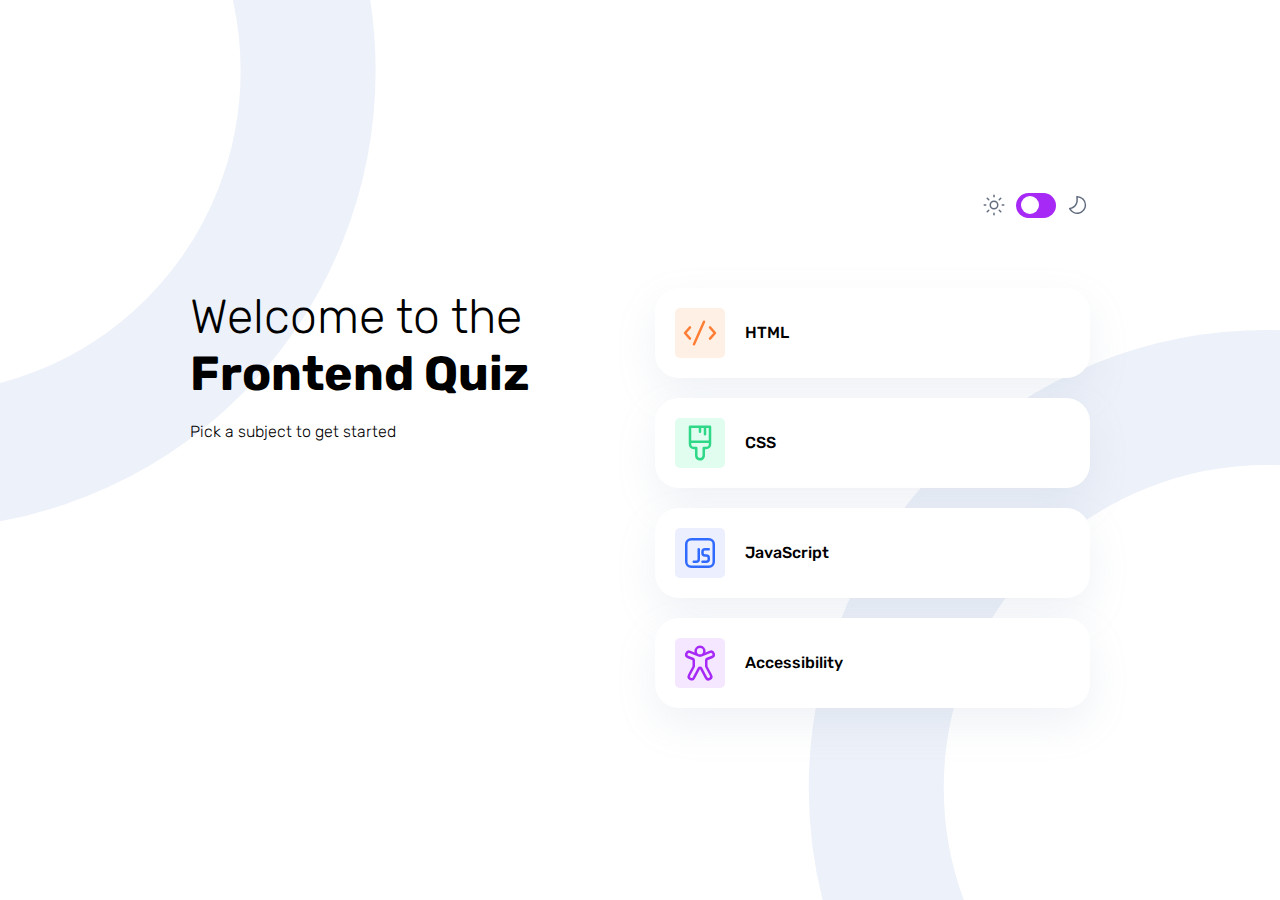
==== index.html @ 9cdbfb76 "Online App" ====
<!DOCTYPE html>
<html lang="en">
  <head>
    <meta charset="UTF-8" />
    <meta name="viewport" content="width=device-width, initial-scale=1.0" />

    <link
      rel="icon"
      type="image/png"
      sizes="32x32"
      href="./assets/images/favicon-32x32.png"
    />

    <link rel="stylesheet" href="style.css" />
    <script defer src="script.js"></script>
    <title>Frontend Mentor | Frontend quiz app</title>
  </head>
  <body data-page="front-page" data-screen="light">
    <div class="app-container">
      <div class="app-container__topbar">
        <div class="topbar-subject col-50">
          <!-- <div class="subject-icon accessibility-color">
            <img src="assets/images/icon-accessibility.svg" alt="" />
          </div>
          <p class="subject-text">HTML</p> -->
        </div>
        <div class="switch-mode col-50">
          <img
            class="light-mode"
            src="assets/images/icon-sun-dark.svg"
            alt="Sun"
          />
          <img
            class="dark-mode"
            src="assets/images/icon-sun-light.svg"
            alt="Sun"
          />
          <button class="switcher">
            <div class="switcher__dot"></div>
          </button>
          <img
            class="light-mode"
            src="assets/images/icon-moon-dark.svg"
            alt="Moon"
          />
          <img
            class="dark-mode"
            src="assets/images/icon-moon-light.svg"
            alt="Sun"
          />
        </div>
      </div>
      <!-- Front Page -->
      <div class="app-container__wrapper front-page">
        <div class="app-container__quiz">
          <div class="col-50 left-col">
            <h1>Welcome to the <span>Frontend Quiz</span></h1>
            <p>Pick a subject to get started</p>
          </div>
          <div class="col-50 right-col">
            <div class="subjects"></div>
          </div>
        </div>
      </div>
      <!-- Quiz Page -->
      <div class="app-container__wrapper quiz-page">
        <div class="app-container__quiz">
          <div class="col-50 left-col">
            <div class="question-wrapper">
              <!-- <p class="question-number">Question 6 of 10</p>
              <h3 class="question">What does HTML stand for?</h3> -->
            </div>
            <div class="progress-bar">
              <span class="progress-bar__intern"></span>
            </div>
          </div>
          <div class="col-50 right-col">
            <ul class="subjects options">
              <!-- <div class="subjects__subject">
                <p class="subject-icon">A</p>
                <p class="subject-text">HTML</p>
              </div>
              <div class="subjects__subject">
                <p class="subject-icon">B</p>
                <p class="subject-text">HTML</p>
              </div>
              <div class="subjects__subject">
                <p class="subject-icon">C</p>
                <p class="subject-text">HTML</p>
              </div>
              <div class="subjects__subject">
                <p class="subject-icon">D</p>
                <p class="subject-text">HTML</p>
              </div> -->
            </ul>
          </div>
        </div>
        <div class="submit-wrapper">
          <div class="col-50 submit-wrapper__submit">
            <button>Submit Answer</button>
            <div class="select-warning" style="display: none">
              <div class="select-warning__content">
                <img src="./assets/images/icon-error.svg" alt="Error" />
                <p>Please select an answer</p>
              </div>
            </div>
          </div>
        </div>
      </div>

      <!-- Start Result Wrapper -->
      <div class="app-container__wrapper result-page">
        <div class="app-container__quiz">
          <div class="col-50 left-col">
            <h1>Quiz completed <span>You scored...</span></h1>
          </div>
          <div class="col-50 right-col">
            <div class="score-container">
              <!-- <div class="topbar-subject result-subject">
                <div class="subject-icon accessibility-color">
                  <img
                    src="assets/images/icon-accessibility.svg"
                    alt="${currentSub.title}"
                  />
                </div>
                <p class="subject-text">Accessibility</p>
              </div>

              <p class="score-container__score">8</p>
              <p class="score-container__maximum">out of 10</p> -->
            </div>
          </div>
        </div>
        <div class="submit-wrapper">
          <div class="col-50 submit-wrapper__submit play-again">
            <button>Play Again</button>
          </div>
        </div>
      </div>

      <!-- End Result Wrapper -->
      <!-- End Container Wrapper -->
    </div>

    <!-- Quiz menu start -->

    <!-- Welcome to the Frontend Quiz! Pick a subject to get started. HTML CSS
    JavaScript Accessibility -->

    <!-- Quiz menu end -->

    <!-- Quiz question start -->

    <!-- Question -->
    <!-- number -->
    <!-- of 10 A B C D Submit answer -->

    <!-- Quiz question end -->

    <!-- Quiz completed start -->

    <!-- Quiz completed You scored... -->

    <!-- score -->
    <!-- out of 10 -->

    <!-- Quiz completed end -->

    <!-- Sezione statica -->
    <!-- <div class="subjects__subject">
              <div class="subject-icon">
                <img src="assets/images/icon-html.svg" alt="" />
                Icon
              </div>
              <p class="subject-text">HTML</p>
            </div>
            <div class="subjects__subject">
              <div class="subject-icon">Icon</div>
              <p class="subject-text">HTML</p>
            </div>
            <div class="subjects__subject">
              <div class="subject-icon">Icon</div>
              <p class="subject-text">HTML</p>
            </div>
            <div class="subjects__subject">
              <div class="subject-icon">Icon</div>
              <p class="subject-text">HTML</p>
            </div> -->
  </body>
</html>
---- style.css ----
@font-face {
  font-family: Rubik;
  src: url("assets/fonts/Rubik-VariableFont_wght.ttf");
}
@font-face {
  font-family: Rubik-Italic;
  src: url("assets/fonts/Rubik-Italic-VariableFont_wght.ttf");
}

*,
*::before,
*::after {
  box-sizing: border-box;
  margin: 0;
  padding: 0;
  font-family: "Rubik", sans-serif;
  font-size: inherit;
}

:root {
  --purple: #a729f5;
  --purple-hover: #a729f580;
  --light-purple: #f6e7ff;
  --white: #fff;

  --bg-color-light: #f4f6fae6;
  /* --bg-color-dark: #313e51e6; */
  --bg-color-dark: #313e51;

  --options-color-dark: #3b4d66;

  --correct: #26d782;
  --warning: #ee5454;
  font-size: 62.5%;
}

h1,
h2,
h3,
h4,
h5,
h6,
p {
  font-weight: inherit;
}

img {
  max-width: 100%;
}

body {
  background: url(assets/images/pattern-background-mobile-light.svg) center
    center no-repeat;
  background-color: #f4f6fae6;
  background-size: cover;
  font-size: 1.6rem;
  font-weight: 300;
  transition: all 0.3s cubic-bezier(0.215, 0.61, 0.355, 1);
}

body[data-screen="dark"] {
  color: var(--white);
  background: url(assets/images/pattern-background-mobile-dark.svg) center
    center no-repeat;
  background-size: cover;
  background-color: var(--bg-color-dark);
}

@media screen and (width > 767px) {
  body {
    background: url(assets/images/pattern-background-tablet-light.svg) center
      center no-repeat;
    background-size: cover;
  }

  body[data-screen="dark"] {
    background: url(assets/images/pattern-background-tablet-dark.svg) center
      center no-repeat;
    background-size: cover;
    background-color: var(--bg-color-dark);
  }
}

@media screen and (width > 1023px) {
  body {
    background: url(assets/images/pattern-background-desktop-light.svg) center
      center no-repeat;
    background-size: cover;
  }

  body[data-screen="dark"] {
    background: url(assets/images/pattern-background-desktop-dark.svg) center
      center no-repeat;
    background-size: cover;
    background-color: var(--bg-color-dark);
  }
}

.app-container {
  min-height: 100vh;
  width: 90rem;
  max-width: 80%;
  display: flex;
  flex-direction: column;
  justify-content: center;
  align-items: center;
  margin: 0 auto;
  gap: 7rem;
  padding-block: 3rem;
  /* border: 1px solid red; */
}

.app-container__topbar {
  display: flex;
  justify-content: space-between;
  align-items: center;
  width: 100%;
}

.topbar-subject {
  display: flex;
  align-items: center;
  gap: 2rem;
}

.topbar-subject .subject-icon {
  width: 4rem;
}

.switch-mode {
  text-align: right;
  display: flex;
  justify-content: flex-end;
  align-items: center;
  gap: 1rem;
}

.switch-mode .switcher {
  width: 4rem;
  height: 2.5rem;
  border-radius: 50px;
  background: var(--purple);
  position: relative;
  border: 0;
  cursor: pointer;
}

.switcher .switcher__dot {
  position: absolute;
  top: 50%;
  left: 5px;
  transform: translateY(-50%);
  width: 18px;
  height: 18px;
  border-radius: 100%;
  background: var(--white);
  transition: all 0.3s cubic-bezier(0.215, 0.61, 0.355, 1);
}

body[data-screen="dark"] .switcher .switcher__dot {
  left: calc(100% - 22px);
}

body[data-screen="light"] .switch-mode .dark-mode {
  display: none;
}

body[data-screen="dark"] .switch-mode .light-mode {
  display: none;
}

.app-container__wrapper {
  width: 100%;
}

.app-container__quiz {
  width: 100%;
  display: flex;
  flex-direction: column;
  justify-content: center;
  gap: 3rem;
  /* padding: 140px; */
}

.left-col,
.right-col {
  position: relative;
}

.col-50 {
  width: 100%;
}

h1 {
  font-size: 4.8rem;
  margin-bottom: 2rem;
}

h1 span {
  display: block;
  font-weight: 700;
}

.subjects__subject {
  display: flex;
  align-items: center;
  position: relative;
  gap: 2rem;
  padding: 2rem;
  border-radius: 2.4rem;
  box-shadow: 0px 1.6rem 4rem 0px rgba(143, 160, 193, 0.14);
  background-color: var(--white);
  cursor: pointer;
  font-weight: 500;
}

[data-screen="dark"] .subjects__subject {
  box-shadow: 0px 1.6rem 4rem 0px rgba(49, 62, 81, 0.14);
}

body[data-screen="dark"] .subjects__subject {
  background-color: var(--options-color-dark);
}

.subjects__subject:not(:last-child) {
  margin-bottom: 2rem;
}

.subject-icon {
  display: flex;
  align-items: center;
  justify-content: center;
  padding: 5px;
  border-radius: 5px;
  aspect-ratio: 1/1;
  transition: all 0.3s cubic-bezier(0.215, 0.61, 0.355, 1);
}

/* Fix Dark Mode Colors */
[data-screen="dark"] .subjects__subject .subject-icon {
  color: var(--bg-color-dark);
}

[data-page="quiz-page"] .subjects__subject:not(.active):hover .subject-icon,
[data-page="quiz-page"] .subjects__subject:not(.active):focus .subject-icon {
  background-color: var(--light-purple);
  color: var(--purple);
}

[data-page="quiz-page"] .subjects__subject.active {
  border: 3px solid var(--purple);
}

[data-page="quiz-page"] .subjects__subject.active .subject-icon {
  background-color: var(--purple);
  color: var(--white);
}

[data-page="quiz-page"] .subjects__subject.active.correct {
  border: 3px solid var(--correct);
}

[data-page="quiz-page"] .subjects__subject.active.correct .subject-icon {
  background-color: var(--correct);
}

[data-page="quiz-page"] .subjects__subject.correct::after,
[data-page="quiz-page"] .subjects__subject.wrong::after {
  content: "";
  position: absolute;
  top: 50%;
  right: 1rem;
  transform: translateY(-50%);
  width: 3rem;
  height: 3rem;
  background-size: contain;
}

[data-page="quiz-page"] .subjects__subject.correct::after {
  background: url(assets/images/icon-correct.svg) no-repeat center center;
}

[data-page="quiz-page"] .subjects__subject.wrong::after {
  background: url(assets/images/icon-error.svg) no-repeat center center;
}

[data-page="quiz-page"] .subjects__subject.active.wrong {
  border: 3px solid var(--warning);
}

[data-page="quiz-page"] .subjects__subject.active.wrong .subject-icon {
  background-color: var(--warning);
}

/* .subject-icon {
  --html-color: #fff0e6;
  --css-color: #e0fdef;
  --javascript-color: #eceffd;
  --accessibility-color: #f5e7ff;
} */

.html-color {
  background: #fff0e6;
}
.css-color {
  background: #e0fdef;
}
.javascript-color {
  background: #eceffd;
}
.accessibility-color {
  background: #f5e7ff;
}

.option {
  display: none;
}
.option.active {
  display: flex;
}

body[data-page="quiz-page"] .front-page,
body[data-page="quiz-page"] .result-page,
body[data-page="front-page"] .quiz-page,
body[data-page="front-page"] .result-page,
body[data-page="result-page"] .front-page,
body[data-page="result-page"] .quiz-page {
  display: none;
}

body[data-page="front-page"] .quiz-page {
  display: none;
}

body[data-page="front-page"] .topbar-subject > * {
  display: none;
}

@media screen and (width > 767px) {
  .app-container__wrapper {
    width: 100%;
  }

  .app-container__quiz {
    display: flex;
    flex-direction: row;
    justify-content: center;
    gap: 3rem;
  }

  .col-50 {
    width: 50%;
  }

  h1 {
    font-size: 4.8rem;
    margin-bottom: 2rem;
  }

  .subjects__subject {
    display: flex;
    align-items: center;
    gap: 2rem;
  }

  .subject-icon {
    display: flex;
    align-items: center;
    justify-content: center;
  }
}

/* -------------------------------------------------------------------------------- */
/* ! Quiz Wrapper */
/* -------------------------------------------------------------------------------- */
.question-wrapper p {
  margin-bottom: 1rem;
  font-style: italic;
}
.question-wrapper h3 {
  font-size: 3.6rem;
  font-weight: 600;
}

.quiz-page .subject-icon {
  width: 5rem;
  background-color: #f4f6fa;
}

.progress-bar {
  position: relative;
  width: 100%;
  height: 10px;
  /* border: 1px solid red; */
  border-radius: 10px;
  background: var(--white);
  margin-block: 2rem;
}

[data-screen="dark"] .progress-bar {
  background: var(--options-color-dark);
}

.progress-bar__intern {
  display: block;
  position: absolute;
  top: 0;
  left: 0;
  width: 50%;
  height: 100%;
  background: var(--purple);
  border-radius: 10px;
  border: 3px solid var(--white);
  transition: all 0.2s cubic-bezier(0.215, 0.61, 0.355, 1);
}

[data-screen="dark"] .progress-bar__intern {
  border-color: var(--options-color-dark);
}

.submit-wrapper {
  width: 100%;
  display: flex;
  justify-content: flex-end;
}

.submit-wrapper button {
  display: block;
  width: 100%;
  margin-top: 3rem;
  border-radius: 2.4rem;
  border: none;
  background: var(--Purple, #a729f5);
  box-shadow: 0px 1.6rem 4rem 0px rgba(143, 160, 193, 0.14);
  padding: 1.6rem;
  font-size: 1.8rem;
  font-weight: 600;
  color: #fff;
  cursor: pointer;
}

.select-warning__content {
  display: flex;
  justify-content: center;
  align-items: center;
  gap: 5px;
  margin-block: 2rem;
  color: var(--warning);
}

.select-warning img {
  max-width: 2rem;
}

@media screen and (width > 767px) {
  .progress-bar {
    position: absolute;
    bottom: 0;
    left: 0;
  }
}

/* -------------------------------------------------------------------------------- */
/* ! Result page */
/* -------------------------------------------------------------------------------- */

.score-container {
  text-align: center;
  border-radius: 2rem;
  background: var(--white);
  padding: 4rem;
}

[data-screen="dark"] .score-container {
  background: var(--options-color-dark);
}

.result-subject {
  justify-content: center;
}

.score-container__score {
  font-size: 12rem;
  font-weight: 700;
}

[data-screen="dark"] .p.score-container__maximum {
  opacity: 0.3;
}
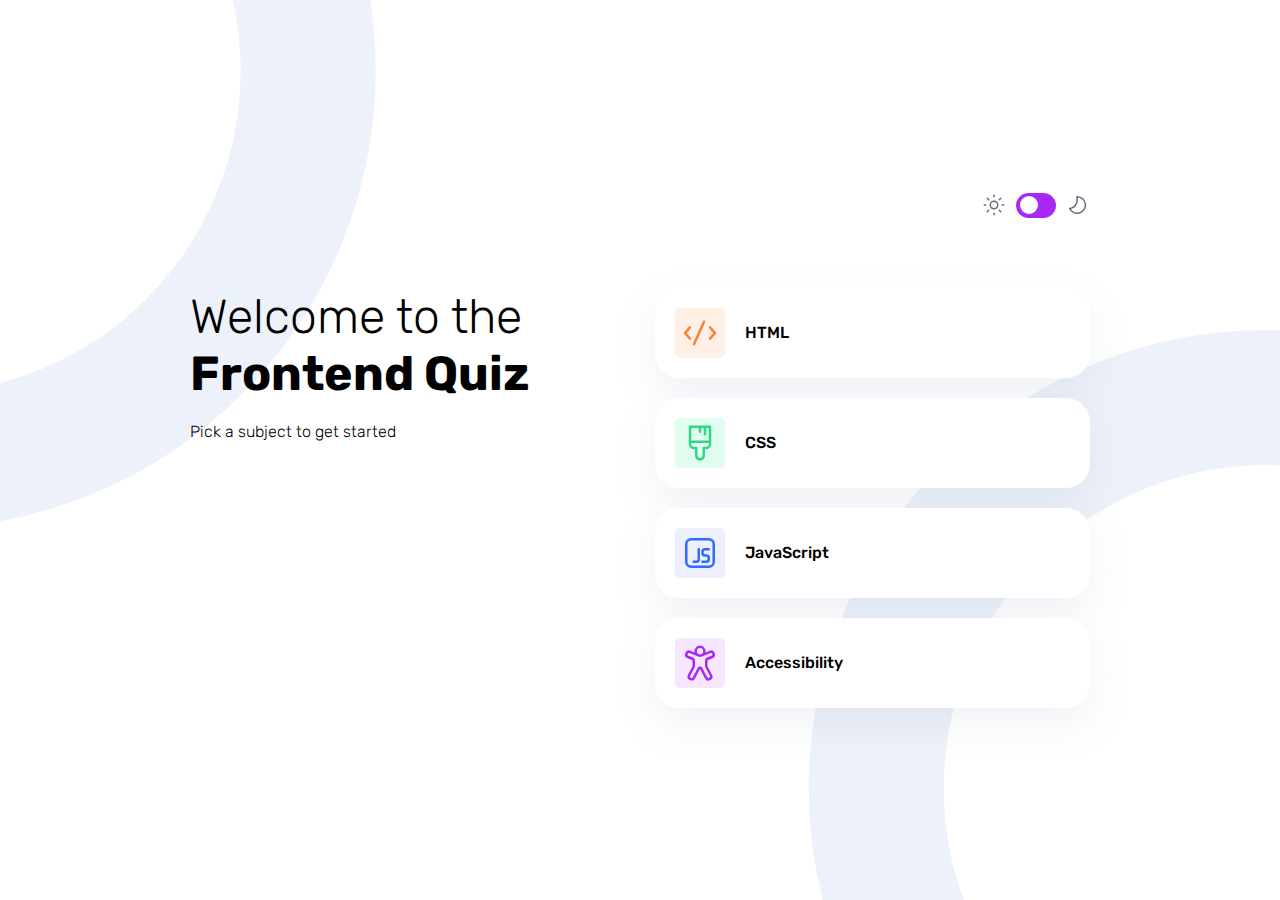
==== commit 5299e8c7: "Refactoring and fixed submit button" ====
--- a/index.html
+++ b/index.html
@@ -36,7 +36,8 @@
             alt="Sun"
           />
           <button class="switcher">
-            <div class="switcher__dot"></div>
+            Switch Mode
+            <span class="switcher__dot"></span>
           </button>
           <img
             class="light-mode"
@@ -112,7 +113,7 @@
       <div class="app-container__wrapper result-page">
         <div class="app-container__quiz">
           <div class="col-50 left-col">
-            <h1>Quiz completed <span>You scored...</span></h1>
+            <h2>Quiz completed <span>You scored...</span></h2>
           </div>
           <div class="col-50 right-col">
             <div class="score-container">
--- a/style.css
+++ b/style.css
@@ -20,6 +20,7 @@
 :root {
   --purple: #a729f5;
   --purple-hover: #a729f580;
+  --purple-button-hover: #d394fa;
   --light-purple: #f6e7ff;
   --white: #fff;
 
@@ -143,6 +144,8 @@
   position: relative;
   border: 0;
   cursor: pointer;
+  text-indent: -99999999999999px;
+  overflow: hidden;
 }
 
 .switcher .switcher__dot {
@@ -191,12 +194,14 @@
   width: 100%;
 }
 
-h1 {
-  font-size: 4.8rem;
+h1,
+h2 {
+  font-size: 3.5rem;
   margin-bottom: 2rem;
 }
 
-h1 span {
+h1 span,
+h2 span {
   display: block;
   font-weight: 700;
 }
@@ -352,7 +357,8 @@
     width: 50%;
   }
 
-  h1 {
+  h1,
+  h2 {
     font-size: 4.8rem;
     margin-bottom: 2rem;
   }
@@ -437,6 +443,12 @@
   font-weight: 600;
   color: #fff;
   cursor: pointer;
+  transition: all 0.3s cubic-bezier(0.215, 0.61, 0.355, 1);
+}
+
+.submit-wrapper button:hover,
+.submit-wrapper button:focus {
+  background: var(--purple-button-hover);
 }
 
 .select-warning__content {
